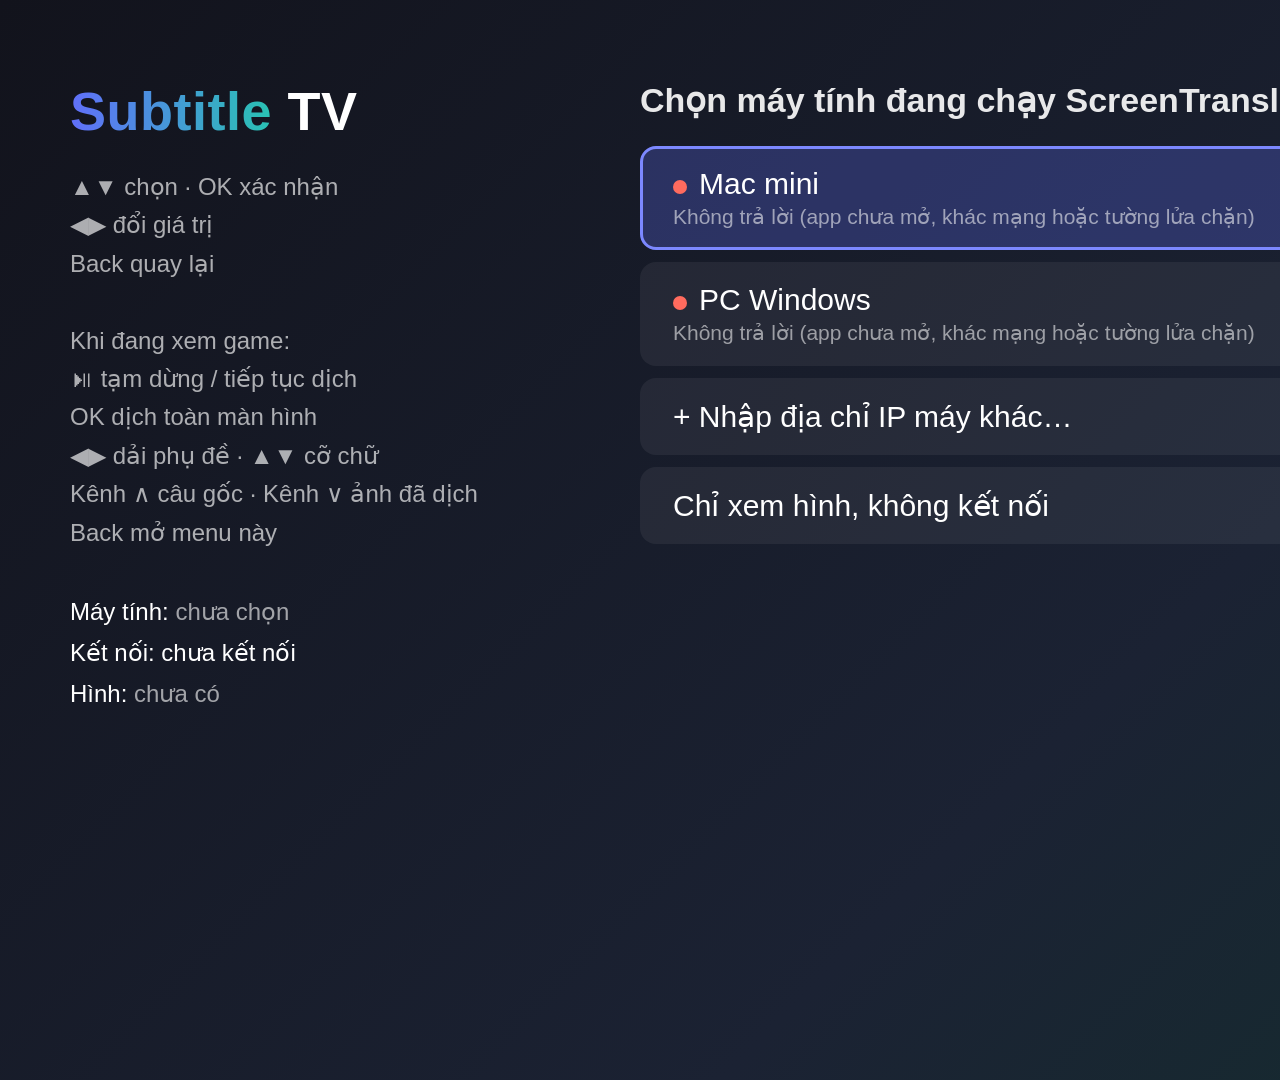
==== windows/tizen/SubtitleTV/index.html @ 9d078029 "Add Windows port, Samsung TV subtitle app, and TV voice playback - windows/: C# .NET 8 WPF port of S" ====
<!DOCTYPE html>
<html lang="vi">
<head>
<meta charset="utf-8">
<meta name="viewport" content="width=1920, user-scalable=no">
<title>Subtitle TV</title>
<link rel="stylesheet" href="style.css">
</head>
<body>
<div id="sub"></div>
<div id="st"></div>
<div id="shot" class="hidden"></div>
<div id="menu" class="hidden"></div>
<div id="toast" class="hidden"></div>
<script src="main.js"></script>
</body>
</html>
---- windows/tizen/SubtitleTV/style.css ----
/* Trang nền đen: phần không có video (dải phụ đề) là màu đen như viền phim. */
html, body { margin: 0; width: 1920px; height: 1080px; overflow: hidden; background: #000; color: #fff;
             font-family: "SamsungOne", "Samsung Sans", sans-serif; }
.hidden { display: none !important; }

/* Dải phụ đề, ngay dưới (hoặc trên) hình HDMI. Lớp video của TV luôn nằm trên đồ hoạ nên chữ chỉ hiện được ở dải này. */
#sub { position: absolute; left: 0; right: 0; bottom: 0; height: 110px; overflow: hidden;
       display: flex; flex-direction: column; justify-content: center; align-items: center; text-align: center; padding: 0 60px; box-sizing: border-box; }
#sub.top { top: 0; bottom: auto; }
#sub .tr { font-size: 44px; font-weight: 600; line-height: 1.15; }
#sub .src { font-size: 24px; opacity: .65; line-height: 1.15; margin-top: 2px; }
#sub .name { font-weight: 800; }

/* Thông báo ngắn, nằm trong dải phụ đề. */
#toast { position: absolute; left: 0; right: 0; bottom: 0; text-align: center; font-size: 20px; color: #ffd36b; padding: 2px; background: #000; }
#toast.top { top: 0; bottom: auto; }

/* Menu toàn màn hình (lúc mở menu, hình HDMI được tạm ẩn). */
#menu { position: absolute; inset: 0; left: 0; top: 0; width: 1920px; height: 1080px;
        background: linear-gradient(135deg, #12131c 0%, #1b2233 60%, #13302e 100%); display: flex; }
#menu .side { width: 620px; padding: 80px 70px; box-sizing: border-box; }
#menu .logo { font-size: 54px; font-weight: 800; letter-spacing: .5px; }
#menu .logo span { background: linear-gradient(90deg, #616ffa, #29c2b3); -webkit-background-clip: text; color: transparent; }
#menu .hint { margin-top: 26px; font-size: 24px; line-height: 1.6; opacity: .65; }
#menu .status { margin-top: 40px; font-size: 24px; line-height: 1.7; }
#menu .main { flex: 1; padding: 80px 90px 60px 20px; box-sizing: border-box; }
#menu h2 { margin: 0 0 26px; font-size: 34px; font-weight: 700; opacity: .9; }
.item { display: flex; align-items: center; justify-content: space-between; padding: 18px 30px; margin-bottom: 12px; border-radius: 16px;
        background: rgba(255,255,255,.06); border: 3px solid transparent; font-size: 30px; }
.item .val { opacity: .8; font-size: 28px; }
.item .val .arrow { opacity: .5; padding: 0 12px; }
.item .sub { font-size: 21px; opacity: .55; margin-top: 4px; }
.item.sel { background: rgba(97,111,250,.28); border-color: #7c88ff; }
.item.danger.sel { background: rgba(255,90,90,.25); border-color: #ff7b72; }
.dot { display: inline-block; width: 14px; height: 14px; border-radius: 7px; margin-right: 12px; background: #666; }
.dot.on { background: #4cd08a; } .dot.off { background: #ff6b5e; } .dot.wait { background: #e6c35a; }
.ip { display: flex; gap: 14px; font-size: 44px; margin-top: 10px; }
.ip .oct { min-width: 110px; text-align: center; padding: 8px 10px; border-radius: 10px; background: rgba(255,255,255,.08); border: 3px solid transparent; }
.ip .oct.sel { border-color: #7c88ff; background: rgba(97,111,250,.25); }
.ok { color: #6be38f; } .bad { color: #ff7b72; } .dim { opacity: .6; }

/* Ảnh "dịch màn hình": ảnh chụp game toàn màn hình + bản dịch đặt đè đúng vị trí chữ gốc (hình HDMI tạm ẩn). */
#shot { position: absolute; left: 0; top: 0; width: 1920px; height: 1080px; background: #000; }
#shot img { position: absolute; }
#shot .blk { position: absolute; background: rgba(0,0,0,.88); color: #fff; border-radius: 4px; padding: 0 4px; box-sizing: border-box;
             overflow: hidden; font-weight: 500; line-height: 1.12; }
#shot .bar { position: absolute; left: 0; right: 0; top: 0; padding: 14px 30px; font-size: 24px; background: rgba(0,0,0,.7); display: flex; justify-content: space-between; }
#shot .sum { position: absolute; left: 0; right: 0; bottom: 0; padding: 16px 60px 20px; font-size: 28px; line-height: 1.35; text-align: center; background: rgba(0,0,0,.8); }
#shot .wait { position: absolute; left: 0; right: 0; top: 480px; text-align: center; font-size: 40px; opacity: .8; }
.item.action { background: rgba(41,194,179,.14); }
.item.action.sel { background: rgba(41,194,179,.32); border-color: #29c2b3; }

/* Icon trạng thái ở góc trái dải phụ đề: ● đang dịch, ⏸ tạm dừng, ⟳ đang dịch màn hình, ⚠ mất kết nối. */
#st { position: absolute; left: 16px; bottom: 0; display: flex; align-items: center; font-weight: 700; line-height: 1; }
#st.top { top: 0; bottom: auto; }
#st.run { color: #4cd08a; } #st.pause { color: #e6c35a; } #st.off { color: #ff6b5e; } #st.busy { color: #6aa3ff; }
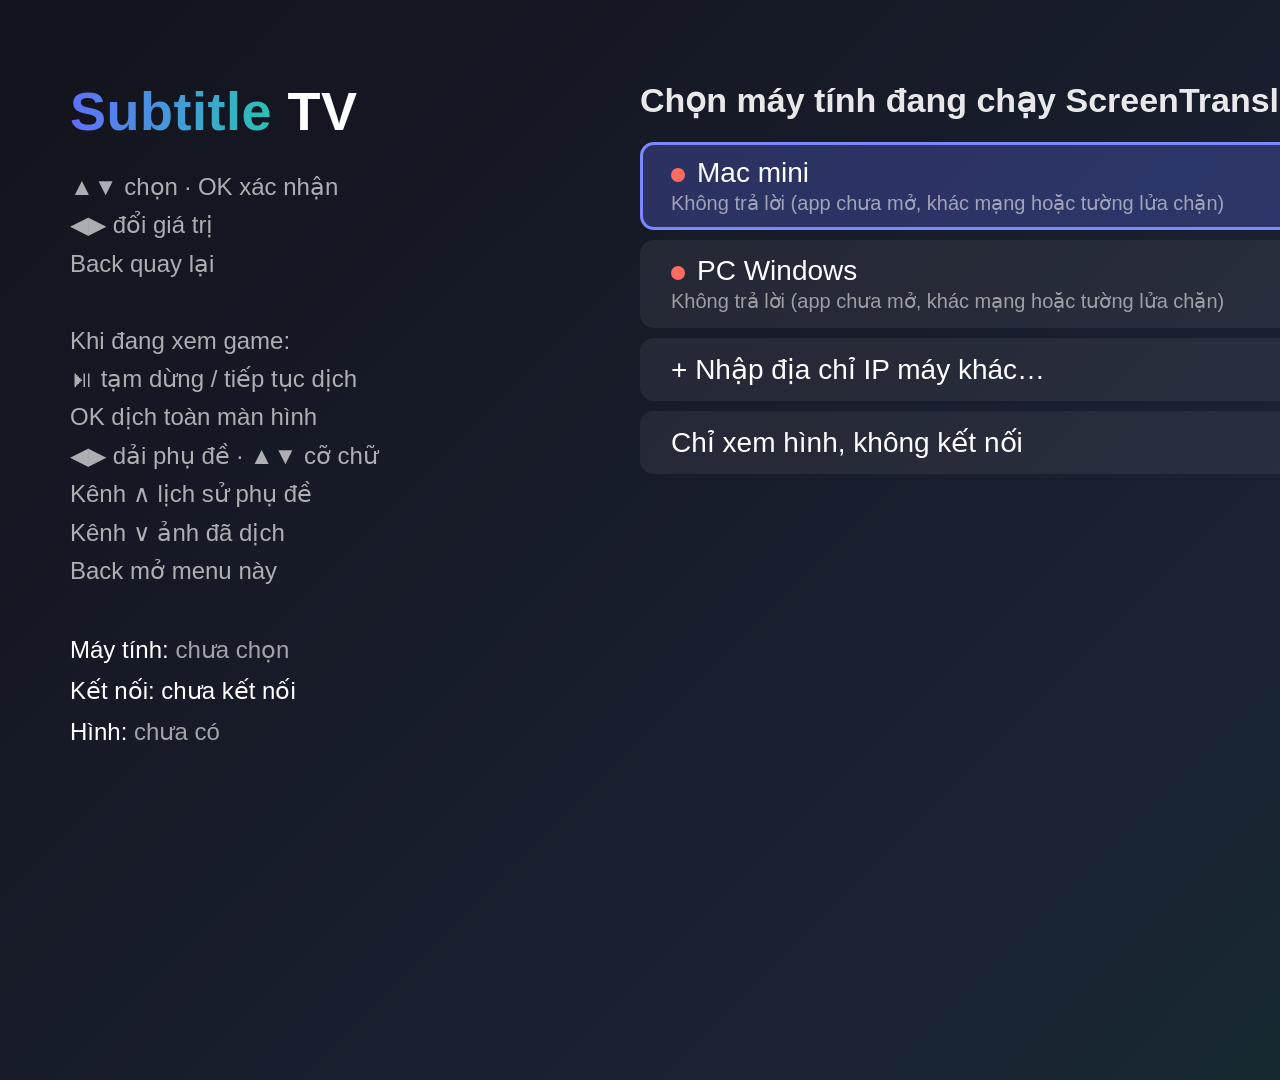
==== commit 759e27b5: "Subtitle TV: history screen, Web Audio voice, menu scroll, quieter UI - Channel Up opens the transla" ====
--- a/windows/tizen/SubtitleTV/index.html
+++ b/windows/tizen/SubtitleTV/index.html
@@ -10,6 +10,7 @@
 <div id="sub"></div>
 <div id="st"></div>
 <div id="shot" class="hidden"></div>
+<div id="hist" class="hidden"></div>
 <div id="menu" class="hidden"></div>
 <div id="toast" class="hidden"></div>
 <script src="main.js"></script>
--- a/windows/tizen/SubtitleTV/style.css
+++ b/windows/tizen/SubtitleTV/style.css
@@ -12,7 +12,8 @@
 #sub .name { font-weight: 800; }
 
 /* Thông báo ngắn, nằm trong dải phụ đề. */
-#toast { position: absolute; left: 0; right: 0; bottom: 0; text-align: center; font-size: 20px; color: #ffd36b; padding: 2px; background: #000; }
+#toast { position: absolute; left: 50px; bottom: 0; max-width: 520px; white-space: nowrap; overflow: hidden; text-overflow: ellipsis;
+         font-size: 16px; color: #ff9b8f; padding: 0 10px; background: #000; }
 #toast.top { top: 0; bottom: auto; }
 
 /* Menu toàn màn hình (lúc mở menu, hình HDMI được tạm ẩn). */
@@ -23,13 +24,18 @@
 #menu .logo span { background: linear-gradient(90deg, #616ffa, #29c2b3); -webkit-background-clip: text; color: transparent; }
 #menu .hint { margin-top: 26px; font-size: 24px; line-height: 1.6; opacity: .65; }
 #menu .status { margin-top: 40px; font-size: 24px; line-height: 1.7; }
-#menu .main { flex: 1; padding: 80px 90px 60px 20px; box-sizing: border-box; }
-#menu h2 { margin: 0 0 26px; font-size: 34px; font-weight: 700; opacity: .9; }
-.item { display: flex; align-items: center; justify-content: space-between; padding: 18px 30px; margin-bottom: 12px; border-radius: 16px;
-        background: rgba(255,255,255,.06); border: 3px solid transparent; font-size: 30px; }
+#menu .main { flex: 1; position: relative; margin: 60px 90px 50px 20px; overflow: hidden; }
+#menu .list { position: absolute; left: 0; right: 0; top: 0; transition: transform .15s ease-out; }
+#menu .more { position: absolute; left: 0; right: 0; text-align: center; font-size: 22px; opacity: .55; visibility: hidden;
+              background: linear-gradient(rgba(19,30,40,0), rgba(19,30,40,.95)); padding: 4px 0; }
+#menu .more.up { top: 0; background: linear-gradient(rgba(19,30,40,.95), rgba(19,30,40,0)); }
+#menu .more.down { bottom: 0; }
+#menu h2 { margin: 20px 0 22px; font-size: 34px; font-weight: 700; opacity: .9; }
+.item { display: flex; align-items: center; justify-content: space-between; padding: 12px 28px; margin-bottom: 10px; border-radius: 14px;
+        background: rgba(255,255,255,.06); border: 3px solid transparent; font-size: 28px; }
 .item .val { opacity: .8; font-size: 28px; }
 .item .val .arrow { opacity: .5; padding: 0 12px; }
-.item .sub { font-size: 21px; opacity: .55; margin-top: 4px; }
+.item .sub { font-size: 20px; opacity: .55; margin-top: 2px; }
 .item.sel { background: rgba(97,111,250,.28); border-color: #7c88ff; }
 .item.danger.sel { background: rgba(255,90,90,.25); border-color: #ff7b72; }
 .dot { display: inline-block; width: 14px; height: 14px; border-radius: 7px; margin-right: 12px; background: #666; }
@@ -54,3 +60,19 @@
 #st { position: absolute; left: 16px; bottom: 0; display: flex; align-items: center; font-weight: 700; line-height: 1; }
 #st.top { top: 0; bottom: auto; }
 #st.run { color: #4cd08a; } #st.pause { color: #e6c35a; } #st.off { color: #ff6b5e; } #st.busy { color: #6aa3ff; }
+
+/* Lịch sử phụ đề (Kênh ∧): toàn màn hình, mới nhất ở dưới, hình HDMI tạm ẩn. */
+#hist { position: absolute; left: 0; top: 0; width: 1920px; height: 1080px; background: linear-gradient(135deg, #10121a 0%, #182030 100%); }
+#hist .head { position: absolute; left: 0; right: 0; top: 0; height: 76px; padding: 0 60px; display: flex; align-items: center; justify-content: space-between;
+              font-size: 26px; background: rgba(0,0,0,.45); z-index: 2; }
+#hist .head .title { font-size: 32px; font-weight: 700; }
+#hist .view { position: absolute; left: 0; right: 0; top: 76px; bottom: 0; overflow: hidden; }
+#hist .list { position: absolute; left: 0; right: 0; top: 0; padding: 20px 160px 40px; transition: transform .15s ease-out; }
+#hist .row { padding: 10px 0 12px; border-bottom: 1px solid rgba(255,255,255,.06); }
+#hist .row .tr { font-size: 34px; line-height: 1.3; }
+#hist .row .src { font-size: 24px; line-height: 1.3; opacity: .55; margin-top: 3px; }
+#hist .row .name { font-weight: 800; }
+#hist .row.skip .tr { opacity: .4; }
+#hist .row.new { background: rgba(97,111,250,.12); }
+#hist .mark { text-align: center; font-size: 22px; opacity: .5; margin: 22px 0 6px; }
+#hist .empty { text-align: center; font-size: 30px; opacity: .6; margin-top: 300px; }
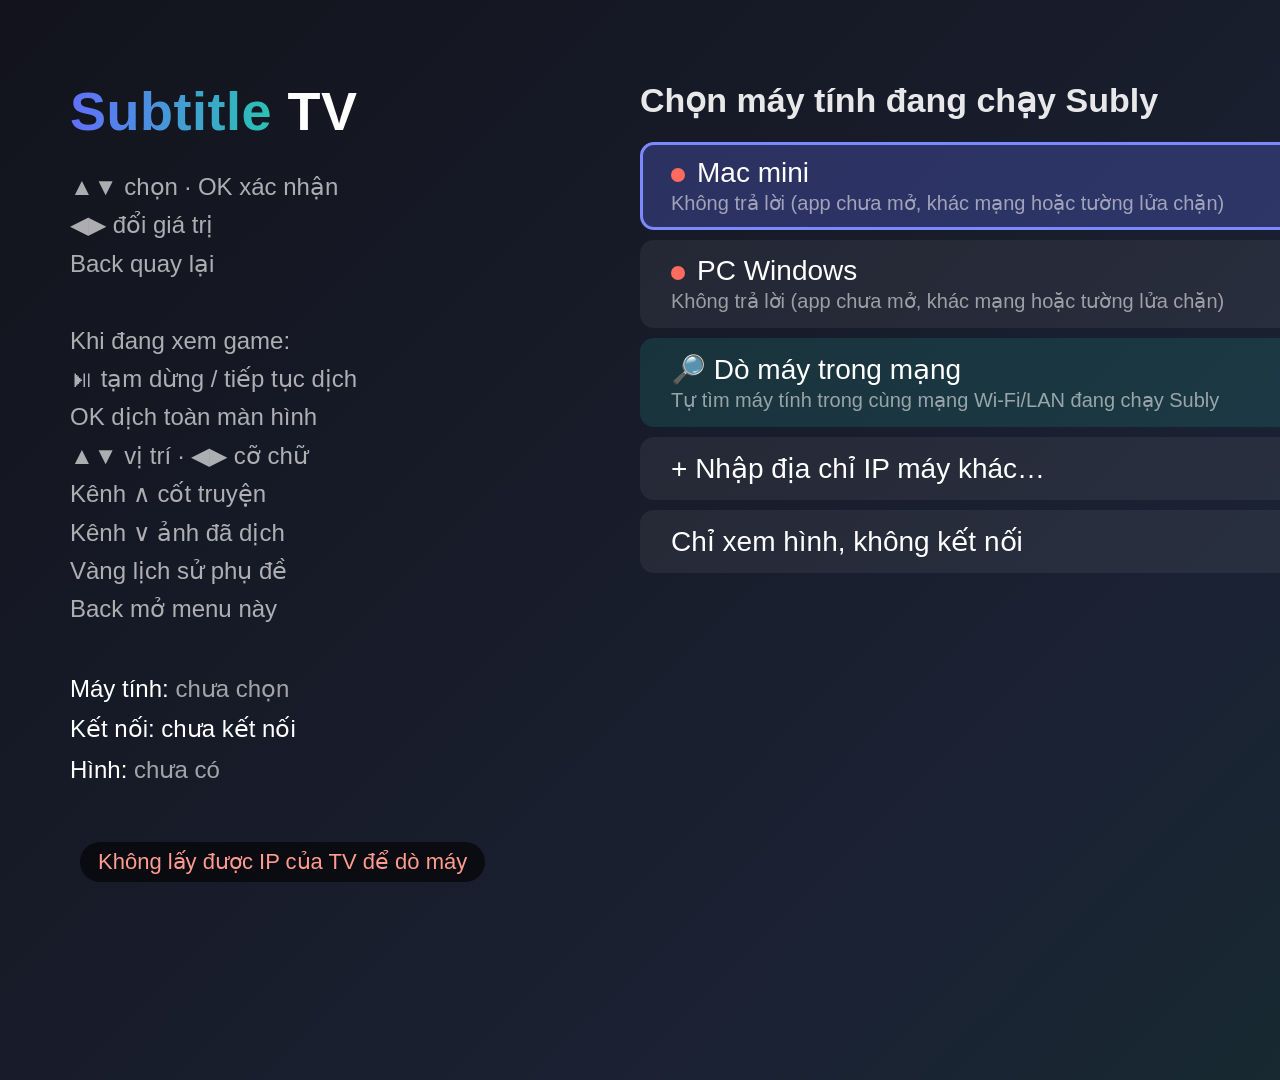
==== commit 291a7e13: "Enhance subtitle block styling and positioning for better readability and aesthetics" ====
--- a/windows/tizen/SubtitleTV/index.html
+++ b/windows/tizen/SubtitleTV/index.html
@@ -9,8 +9,10 @@
 <body>
 <div id="sub"></div>
 <div id="st"></div>
+<div id="nosig" class="hidden"></div>
 <div id="shot" class="hidden"></div>
 <div id="hist" class="hidden"></div>
+<div id="story" class="hidden"></div>
 <div id="menu" class="hidden"></div>
 <div id="toast" class="hidden"></div>
 <script src="main.js"></script>
--- a/windows/tizen/SubtitleTV/style.css
+++ b/windows/tizen/SubtitleTV/style.css
@@ -48,9 +48,21 @@
 /* Ảnh "dịch màn hình": ảnh chụp game toàn màn hình + bản dịch đặt đè đúng vị trí chữ gốc (hình HDMI tạm ẩn). */
 #shot { position: absolute; left: 0; top: 0; width: 1920px; height: 1080px; background: #000; }
 #shot img { position: absolute; }
-#shot .blk { position: absolute; background: rgba(0,0,0,.88); color: #fff; border-radius: 4px; padding: 0 4px; box-sizing: border-box;
-             overflow: hidden; font-weight: 500; line-height: 1.12; }
-#shot .bar { position: absolute; left: 0; right: 0; top: 0; padding: 14px 30px; font-size: 24px; background: rgba(0,0,0,.7); display: flex; justify-content: space-between; }
+/* Khung dịch đè lên khối chữ gốc: kính trắng mờ, viền mảnh, bo tròn nhẹ (vị trí/radius tính trong main.js, ôm sát khối chữ), chữ căn trái. */
+#shot .blk { position: absolute; box-sizing: border-box; overflow: hidden; padding: 0 3px;
+             display: flex; align-items: center; justify-content: flex-start; text-align: left;
+             background: linear-gradient(180deg, rgba(255,255,255,.93) 0%, rgba(240,243,248,.88) 100%);
+             -webkit-backdrop-filter: blur(10px); backdrop-filter: blur(10px);
+             border: 1px solid rgba(255,255,255,.95);
+             box-shadow: 0 0 0 1px rgba(20,28,45,.10), 0 6px 22px rgba(0,0,0,.30);
+             color: #161a22; font-weight: 600; line-height: 1.22; letter-spacing: .1px;
+             -webkit-font-smoothing: antialiased; }
+#shot .blk span { display: block; max-width: 100%; overflow-wrap: break-word; word-wrap: break-word; }
+#shot .blk[data-one] span { white-space: nowrap; }   /* khối một dòng giữ một dòng, như app máy tính */
+/* Nhãn nhỏ góc trái dưới: đang xem chế độ nào + phím đổi. Lúc vẽ đè lên game thì nằm cạnh icon trạng thái (#st.ov). */
+#shot .tag { position: absolute; left: 22px; bottom: 18px; height: 40px; line-height: 40px; white-space: nowrap; font-size: 20px;
+             padding: 0 16px; border-radius: 20px; background: rgba(0,0,0,.6); }
+#shot.live .tag { left: 80px; }
 #shot .sum { position: absolute; left: 0; right: 0; bottom: 0; padding: 16px 60px 20px; font-size: 28px; line-height: 1.35; text-align: center; background: rgba(0,0,0,.8); }
 #shot .wait { position: absolute; left: 0; right: 0; top: 480px; text-align: center; font-size: 40px; opacity: .8; }
 .item.action { background: rgba(41,194,179,.14); }
@@ -76,3 +88,89 @@
 #hist .row.new { background: rgba(97,111,250,.12); }
 #hist .mark { text-align: center; font-size: 22px; opacity: .5; margin: 22px 0 6px; }
 #hist .empty { text-align: center; font-size: 30px; opacity: .6; margin-top: 300px; }
+
+/* Cốt truyện (phím Vàng): toàn màn hình như lịch sử; ◀▶ đổi mục cốt truyện / diễn biến / nhân vật. */
+#story { position: absolute; left: 0; top: 0; width: 1920px; height: 1080px; background: linear-gradient(135deg, #10121a 0%, #182030 100%); }
+#story .head { position: absolute; left: 0; right: 0; top: 0; height: 76px; padding: 0 60px; display: flex; align-items: center; justify-content: space-between;
+               font-size: 24px; background: rgba(0,0,0,.45); z-index: 2; }
+#story .head .title { font-size: 32px; font-weight: 700; max-width: 640px; white-space: nowrap; overflow: hidden; text-overflow: ellipsis; }
+#story .tab { display: inline-block; padding: 6px 20px; margin: 0 5px; border-radius: 18px; font-size: 24px; background: rgba(255,255,255,.07); opacity: .7; }
+#story .tab.on { background: rgba(97,111,250,.4); opacity: 1; font-weight: 700; }
+#story .view { position: absolute; left: 0; right: 0; top: 76px; bottom: 0; overflow: hidden; }
+#story .list { position: absolute; left: 0; right: 0; top: 0; padding: 24px 200px 60px; transition: transform .15s ease-out; font-size: 32px; line-height: 1.5; }
+#story p { margin: 0 0 18px; }
+#story .info { font-size: 22px; opacity: .55; margin-bottom: 18px; }
+#story .info.busy { color: #6aa3ff; opacity: 1; }
+#story .part, #story .char { padding: 18px 0 8px; border-bottom: 1px solid rgba(255,255,255,.08); }
+#story .when { font-size: 22px; opacity: .5; }
+#story .ptitle { font-size: 36px; font-weight: 700; margin: 2px 0 10px; }
+#story .cname { font-size: 36px; font-weight: 800; margin-bottom: 8px; }
+#story .cname .role { color: #fff; font-size: 28px; font-weight: 500; opacity: .7; }
+#story .field { font-size: 30px; margin-bottom: 10px; }
+#story .field b { opacity: .6; font-weight: 600; }
+#story .cname .kind { margin-left: 16px; padding: 2px 14px; border-radius: 14px; font-size: 22px; font-weight: 600; vertical-align: middle;
+                     background: rgba(41,194,179,.18); color: #7fe0d5; }
+#story .empty { text-align: center; font-size: 30px; line-height: 1.6; opacity: .6; margin-top: 300px; }
+#story .list .empty { margin-top: 220px; }
+
+/* Chế độ "tóm tắt" khi xem ảnh dịch màn hình: ảnh mờ đi, đoạn tóm tắt chữ to ở giữa. */
+#shot.dimimg img { opacity: .25; }
+#shot .sumpanel { position: absolute; left: 240px; right: 240px; top: 50%; transform: translateY(-50%); padding: 40px 56px; border-radius: 22px;
+                  background: linear-gradient(180deg, rgba(255,255,255,.93) 0%, rgba(240,243,248,.88) 100%);
+                  -webkit-backdrop-filter: blur(10px); backdrop-filter: blur(10px);
+                  border: 1px solid rgba(255,255,255,.95);
+                  box-shadow: 0 0 0 1px rgba(20,28,45,.10), 0 6px 22px rgba(0,0,0,.30);
+                  color: #161a22; font-weight: 600;
+                  font-size: 38px; line-height: 1.5; text-align: center; }   /* nền trắng chữ đen như khung dịch (.blk) */
+#shot .sumtitle { font-size: 26px; opacity: .6; margin-bottom: 16px; letter-spacing: 1px; }
+/* Trạng thái đang làm (vd. đang dịch màn hình): chữ xanh cạnh icon, không phải lỗi. */
+#toast.note { color: #6aa3ff; }
+
+/* Hướng dẫn phím: tiêu đề nhóm + phím ở cột phải. */
+#menu .group { margin: 26px 0 8px 6px; font-size: 22px; letter-spacing: 1px; text-transform: uppercase; opacity: .55; }
+#menu .item.key .val { font-weight: 700; color: #ffd36b; }
+
+/* ===== Đè lên hình game (tvwindow BEHIND): nền trang trong suốt, game hiện qua. ===== */
+html.ovl, body.ovl { background: transparent; }
+#sub.ov { height: auto; bottom: 70px; padding: 0 140px; overflow: visible; }
+#sub.ov.top { bottom: auto; }
+#sub.ov .box { display: inline-block; max-width: 1640px; padding: 8px 26px 10px; border-radius: 12px; }
+#sub.ov .tr { line-height: 1.22; font-weight: 600; }
+#sub.ov .src { line-height: 1.2; margin-top: 4px; opacity: .8; }
+#sub.ov.bg-box .box { background: rgba(0,0,0,.55); }
+#sub.ov.bg-solid .box { background: rgba(0,0,0,.88); }
+#sub.ov.bg-none .box { background: none;
+  text-shadow: -2px -2px 0 #000, 2px -2px 0 #000, -2px 2px 0 #000, 2px 2px 0 #000, 0 0 8px #000, 0 0 3px #000; }
+/* Icon trạng thái + thông báo: viên nhỏ ở góc trái dưới. */
+#st.ov { left: 22px; bottom: 18px; top: auto; height: 40px; min-width: 40px; justify-content: center; font-size: 24px;
+         background: rgba(0,0,0,.5); border-radius: 20px; padding: 0 10px; box-sizing: border-box; }
+#st.ov.none { display: none; }
+#toast.ov { left: 80px; bottom: 18px; top: auto; height: 40px; line-height: 40px; max-width: 900px; font-size: 22px;
+            background: rgba(0,0,0,.6); border-radius: 20px; padding: 0 18px; }
+/* Bản dịch màn hình vẽ thẳng lên game (không có ảnh chụp). */
+#shot.live { background: transparent; }
+#shot.live.dimimg { background: rgba(0,0,0,.45); }
+
+/* Câu phụ đề trước: nhỏ, mờ, phía trên câu hiện tại. */
+#sub .prev { line-height: 1.2; opacity: .6; margin-bottom: 4px; font-weight: 500; }
+
+/* Khối chữ bị giới hạn bề ngang (balanceLines) vẫn nằm giữa khung. */
+#sub.ov .tr, #sub.ov .src, #sub.ov .prev { margin-left: auto; margin-right: auto; }
+
+/* Mất tín hiệu HDMI (PS5 tắt / nghỉ): thẻ giữa màn hình + đếm ngược tự đóng app. Nằm dưới menu / lịch sử / ảnh / cốt truyện. */
+#nosig { position: absolute; left: 0; top: 0; width: 1920px; height: 1080px; display: flex; align-items: center; justify-content: center;
+         background: radial-gradient(ellipse at center, #1b2233 0%, #0c0e14 70%); }
+#nosig .card { width: 860px; padding: 56px 64px 46px; border-radius: 30px; text-align: center; box-sizing: border-box;
+               background: rgba(255,255,255,.05); border: 1px solid rgba(255,255,255,.10); box-shadow: 0 20px 60px rgba(0,0,0,.45); }
+#nosig .ico { width: 120px; height: 120px; margin: 0 auto 30px; border-radius: 60px; display: flex; align-items: center; justify-content: center;
+              background: rgba(230,195,90,.12); border: 3px solid rgba(230,195,90,.55); }
+/* Biểu tượng nguồn ⏻ vẽ bằng CSS (font TV không chắc có ký tự này). */
+#nosig .ico span { position: relative; width: 46px; height: 46px; border-radius: 50%; border: 6px solid #e6c35a; border-top-color: transparent; box-sizing: border-box; }
+#nosig .ico span::after { content: ""; position: absolute; left: 50%; top: -14px; width: 6px; height: 28px; margin-left: -3px; border-radius: 3px; background: #e6c35a; }
+#nosig .ttl { font-size: 46px; font-weight: 800; letter-spacing: .3px; }
+#nosig .msg { margin-top: 14px; font-size: 28px; line-height: 1.5; opacity: .7; }
+#nosig .cd { margin-top: 40px; font-size: 26px; opacity: .85; }
+#nosig .cd b { display: block; margin-top: 6px; font-size: 64px; font-weight: 800; color: #e6c35a; font-variant-numeric: tabular-nums; }
+#nosig .bar { height: 8px; margin: 22px 40px 0; border-radius: 4px; background: rgba(255,255,255,.1); overflow: hidden; }
+#nosig .bar i { display: block; height: 100%; border-radius: 4px; background: linear-gradient(90deg, #616ffa, #29c2b3); transition: width 1s linear; }
+#nosig .hint { margin-top: 28px; font-size: 22px; opacity: .5; }
